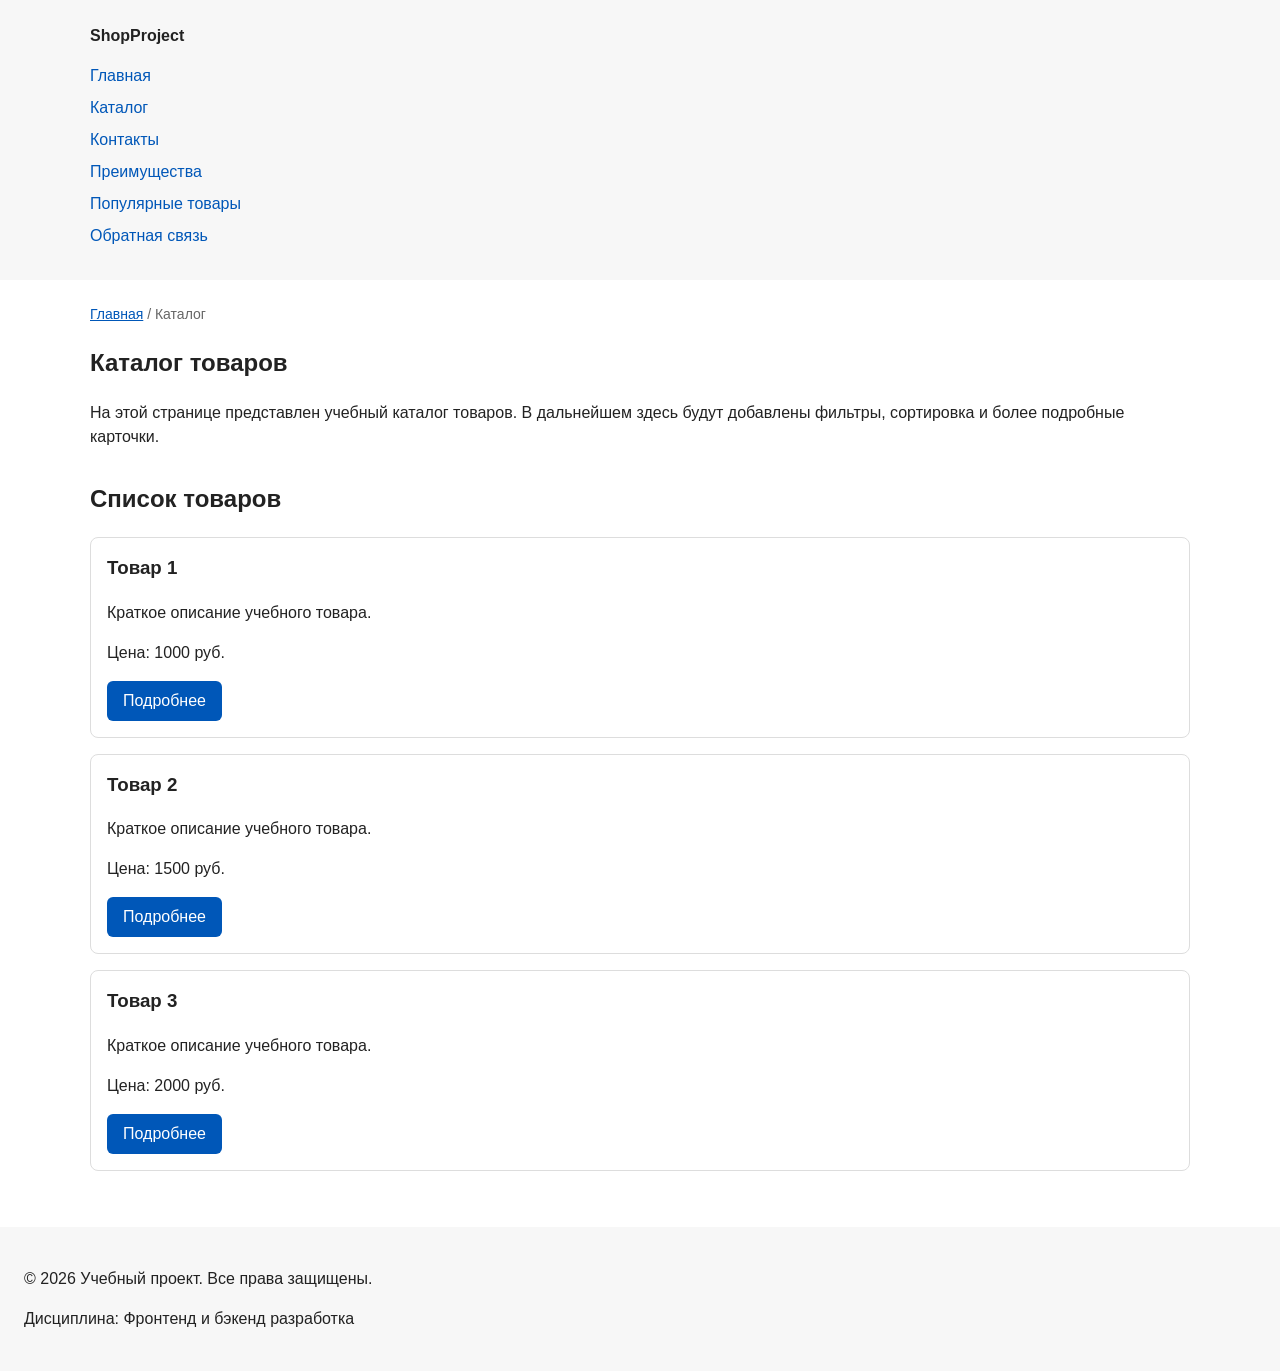
==== catalog.html @ 6b4bc359 "feat: add multi-page structure navigation and anchors" ====
<!DOCTYPE html>
<html lang="ru">
<head>
  <meta charset="UTF-8">
  <meta name="viewport" content="width=device-width, initial-scale=1.0">
  <meta name="description" content="Каталог товаров учебного интернет-магазина.">
  <title>Каталог товаров — Учебный интернет-магазин</title>
  <link rel="stylesheet" href="css/style.css">
  <meta property="og:type" content="website">
<meta property="og:title" content="Учебный интернет-магазин">
<meta property="og:description" content="Учебный frontend-проект интернет-магазина.">
<meta property="og:image" content="https://username.github.io/kr1-html-css-shop/images/preview.jpg">
</head>

<body>
  <header>
    <div class="site-header">
      <a class="site-logo" href="index.html">ShopProject</a>

      <nav class="site-nav" aria-label="Основная навигация">
        <ul class="site-nav__list">
          <li><a href="index.html">Главная</a></li>
          <li><a href="catalog.html">Каталог</a></li>
          <li><a href="contacts.html">Контакты</a></li>
          <li><a href="index.html#advantages">Преимущества</a></li>
          <li><a href="index.html#popular">Популярные товары</a></li>
          <li><a href="index.html#contacts">Обратная связь</a></li>
        </ul>
      </nav>
    </div>
  </header>

  <main>
    <nav class="breadcrumbs" aria-label="Хлебные крошки">
      <a href="index.html">Главная</a>
      <span>Каталог</span>
    </nav>

    <section class="section">
      <h1>Каталог товаров</h1>
      <p>
        На этой странице представлен учебный каталог товаров.
        В дальнейшем здесь будут добавлены фильтры, сортировка и более
        подробные карточки.
      </p>
    </section>

    <section class="section">
      <h2>Список товаров</h2>

      <article class="product-card">
        <h3>Товар 1</h3>
        <p>Краткое описание учебного товара.</p>
        <p>Цена: 1000 руб.</p>
        <a class="button" href="index.html#popular">Подробнее</a>
      </article>

      <article class="product-card">
        <h3>Товар 2</h3>
        <p>Краткое описание учебного товара.</p>
        <p>Цена: 1500 руб.</p>
        <a class="button" href="index.html#popular">Подробнее</a>
      </article>

      <article class="product-card">
        <h3>Товар 3</h3>
        <p>Краткое описание учебного товара.</p>
        <p>Цена: 2000 руб.</p>
        <a class="button" href="index.html#popular">Подробнее</a>
      </article>
    </section>
  </main>

  <footer>
    <p>&copy; 2026 Учебный проект. Все права защищены.</p>
    <p>Дисциплина: Фронтенд и бэкенд разработка</p>
  </footer>
</body>
</html>
---- css/style.css ----
/* ===============================
   1. Переменные проекта
   =============================== */

:root {
  /* Основные цвета проекта */
  --color-bg: #ffffff;
  --color-text: #222222;
  --color-muted: #666666;
  --color-primary: #0057b8;
  --color-primary-dark: #003f86;
  --color-border: #dddddd;
  --color-surface: #f7f7f7;
  --color-surface-accent: #eef5ff;
  --color-danger: #b00020;
  --color-success: #168a2f;
  --color-success-bg: #eefaf0;
  --color-white: #ffffff;

  /* Отступы */
  --space-xs: 4px;
  --space-sm: 8px;
  --space-md: 16px;
  --space-lg: 24px;
  --space-xl: 32px;

  /* Скругления */
  --radius-sm: 6px;
  --radius-md: 8px;
  --radius-lg: 12px;

  /* Размеры */
  --container-width: 1100px;
}



/* ===============================
   2. Базовые стили
   =============================== */

* {
  box-sizing: border-box;
}

/*
  Убираем стандартный внешний отступ браузера у body.
  Без этого вокруг страницы может появиться белая рамка.
*/
body {
  margin: 0;
  font-family: Arial, sans-serif;
  line-height: 1.5;
  color: var(--color-text);
  background-color: var(--color-bg);
}


/*
  Задаём внутренние отступы для основных областей страницы.
  Это делает содержимое визуально отделённым от краёв окна браузера.
*/
header,
main,
footer {
  padding: var(--space-lg);
}

/*
  Оформляем шапку страницы.
  Пока используется простой светло-серый фон.
*/
header {
  background-color: var(--color-surface);
}


/*
  Оформляем подвал страницы тем же фоном,
  чтобы визуально отделить его от основного содержимого.
*/
footer {
  background-color: var(--color-surface);
}


/*
  Ограничиваем ширину содержимого шапки,
  чтобы оно не растягивалось слишком сильно на широких экранах.
*/
.site-header {
  max-width: 1100px;
  margin: 0 auto;
}

/*
  Оформляем текстовый логотип.
*/
.site-logo {
  font-weight: bold;
  text-decoration: none;
  color: #222222;
}

/*
  Убираем стандартные отступы и маркеры списка навигации.
*/
.site-nav__list {
  padding: 0;
  margin: 16px 0 0;
  list-style: none;
}

/*
  Добавляем расстояние между пунктами меню.
*/
.site-nav__list li {
  margin-bottom: 8px;
}

/*
  Оформляем ссылки меню.
*/
.site-nav__list a {
  color: #0057b8;
  text-decoration: none;
}

/*
  При наведении мыши подчёркиваем ссылку.
  Подробно состояния интерфейса будут рассмотрены в практической работе 1.7.
*/
.site-nav__list a:hover {
  text-decoration: underline;
}

/* ===============================
   3. Общие элементы интерфейса
   =============================== */

a {
  color: var(--color-primary);
}

a:hover {
  color: var(--color-primary-dark);
}

a:focus-visible {
  outline: 2px solid var(--color-primary);
  outline-offset: 3px;
}


/* ===============================
   4. Компоненты страницы
   =============================== */
   
/*
  Hero-блок — первый крупный блок страницы.
  Он визуально отделяется от остальных разделов фоном и отступами.
*/
.hero {
  max-width: var(--container-width);
  margin: 0 auto var(--space-xl);
  padding: var(--space-xl) var(--space-lg);
  background-color: var(--color-surface-accent);
  border-radius: var(--radius-lg);
}

.section {
  max-width: var(--container-width);
  margin: 0 auto var(--space-xl);
}

.section h2 {
  margin-top: 0;
}


/*
  Карточка товара — самостоятельный блок.
  На следующих занятиях карточки будут доработаны и выстроены в сетку.
*/
.product-card {
  margin-bottom: var(--space-md);
  padding: var(--space-md);
  border: 1px solid var(--color-border);
  border-radius: var(--radius-md);
  background-color: var(--color-bg);
}

.product-card:hover {
  border-color: var(--color-primary);
}

.product-card h3 {
  margin-top: 0;
}


/*
  Пока это обычная ссылка, но визуально она оформляется как кнопка.
*/
.button {
  display: inline-block;
  padding: var(--space-sm) var(--space-md);
  color: var(--color-white);
  background-color: var(--color-primary);
  text-decoration: none;
  border: none;
  border-radius: var(--radius-sm);
  cursor: pointer;
}

.button:hover {
  background-color: var(--color-primary-dark);
}

.button:focus-visible {
  outline: 2px solid var(--color-primary);
  outline-offset: 3px;
}

.button:disabled {
  opacity: 0.6;
  cursor: not-allowed;
}


/* ===============================
   5. Форма и модальное окно
   =============================== */

.order-dialog {
  width: min(100% - 32px, 560px);
  padding: var(--space-lg);
  border: none;
  border-radius: var(--radius-lg);
}

.order-dialog::backdrop {
  background-color: rgba(0, 0, 0, 0.5);
}

.form-field {
  margin-bottom: var(--space-md);
}

.form-field label {
  display: block;
  margin-bottom: var(--space-xs);
}

.form-field input:hover,
.form-field select:hover,
.form-field textarea:hover {
  border-color: var(--color-primary);
}

.form-field input:focus-visible,
.form-field select:focus-visible,
.form-field textarea:focus-visible,
.form-actions button:focus-visible {
  outline: 2px solid var(--color-primary);
  outline-offset: 3px;
}

[aria-invalid="true"] {
  border-color: var(--color-danger);
}


/*
  Подсветка ошибочных полей.
  Атрибут aria-invalid будет добавляться через JavaScript.
*/
[aria-invalid="true"] {
  border-color: #b00020;
}

/*
  Кнопки формы.
*/
.form-actions {
  display: flex;
  gap: 12px;
  margin-top: 20px;
}

/*
  Сообщение об успешной отправке.
*/
.success-message {
  max-width: var(--container-width);
  margin: var(--space-lg) auto;
  padding: var(--space-md);
  border-left: 4px solid var(--color-success);
  background-color: var(--color-success-bg);
}

/*
  Стили для хлебных крошек
*/

.breadcrumbs {
  max-width: var(--container-width);
  margin: 0 auto var(--space-md);
  font-size: 14px;
  color: var(--color-muted);
}

.breadcrumbs a {
  color: var(--color-primary);
}

.breadcrumbs span::before {
  content: " / ";
  color: var(--color-muted);
}

html {
  scroll-behavior: smooth;
}

:target {
  outline: 2px dashed var(--color-primary);
  outline-offset: 4px;
}
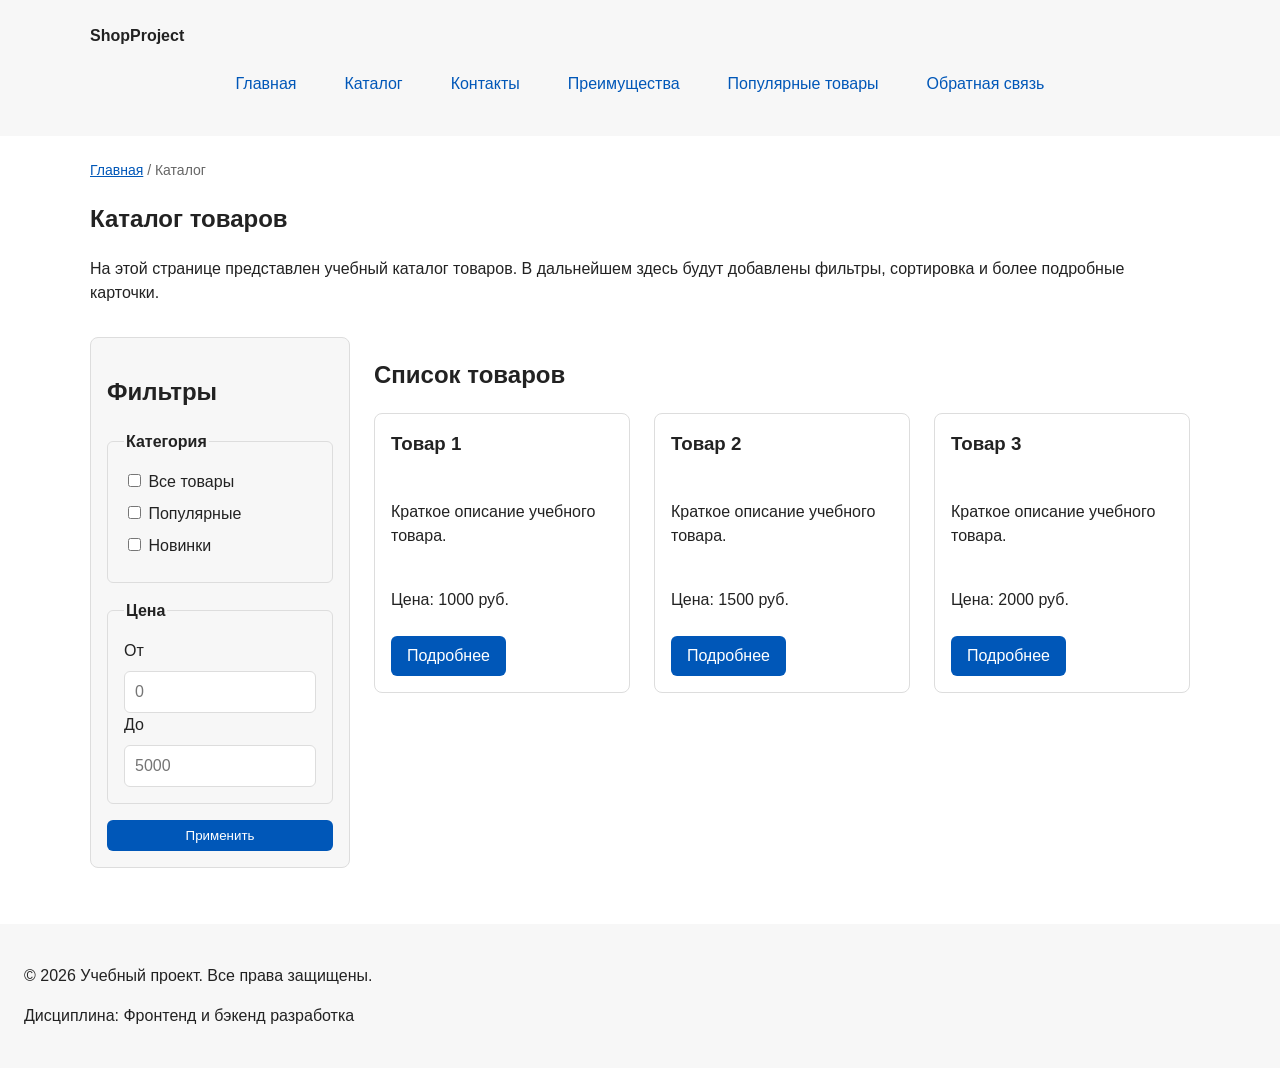
==== commit 8cafaad8: "feat: add flex navigation and grid catalog layout" ====
--- a/catalog.html
+++ b/catalog.html
@@ -45,10 +45,50 @@
       </p>
     </section>
 
-    <section class="section">
-      <h2>Список товаров</h2>
+    <section class="catalog-layout">
+  <aside class="catalog-filters">
+    <h2>Фильтры</h2>
 
-      <article class="product-card">
+    <form class="filters-form" action="#" method="get">
+      <fieldset>
+        <legend>Категория</legend>
+
+        <label>
+          <input type="checkbox" name="category" value="all">
+          Все товары
+        </label>
+
+        <label>
+          <input type="checkbox" name="category" value="popular">
+          Популярные
+        </label>
+
+        <label>
+          <input type="checkbox" name="category" value="new">
+          Новинки
+        </label>
+      </fieldset>
+
+      <fieldset>
+        <legend>Цена</legend>
+
+        <label for="price-from">От</label>
+        <input id="price-from" name="price-from" type="number" min="0" placeholder="0">
+
+        <label for="price-to">До</label>
+        <input id="price-to" name="price-to" type="number" min="0" placeholder="5000">
+      </fieldset>
+
+      <button class="button" type="submit">Применить</button>
+    </form>
+  </aside>
+
+  <section class="catalog-products">
+    <h2>Список товаров</h2>
+
+    <div class="products-grid">
+      <!-- Карточки товаров -->
+        <article class="product-card">
         <h3>Товар 1</h3>
         <p>Краткое описание учебного товара.</p>
         <p>Цена: 1000 руб.</p>
@@ -68,7 +108,9 @@
         <p>Цена: 2000 руб.</p>
         <a class="button" href="index.html#popular">Подробнее</a>
       </article>
-    </section>
+    </div>
+  </section>
+</section>
   </main>
 
   <footer>
--- a/css/style.css
+++ b/css/style.css
@@ -106,8 +106,13 @@
   Убираем стандартные отступы и маркеры списка навигации.
 */
 .site-nav__list {
+  display: flex;
+  flex-wrap: wrap;
+  justify-content: center;
+  align-items: center;
+  gap: var(--space-md);
   padding: 0;
-  margin: 16px 0 0;
+  margin: var(--space-md) 0 0;
   list-style: none;
 }
 
@@ -122,8 +127,11 @@
   Оформляем ссылки меню.
 */
 .site-nav__list a {
-  color: #0057b8;
+  display: inline-block;
+  padding: var(--space-sm) var(--space-md);
+  color: var(--color-primary);
   text-decoration: none;
+  border-radius: var(--radius-sm);
 }
 
 /*
@@ -131,7 +139,8 @@
   Подробно состояния интерфейса будут рассмотрены в практической работе 1.7.
 */
 .site-nav__list a:hover {
-  text-decoration: underline;
+  color: var(--color-white);
+  background-color: var(--color-primary);
 }
 
 /* ===============================
@@ -183,12 +192,21 @@
   На следующих занятиях карточки будут доработаны и выстроены в сетку.
 */
 .product-card {
-  margin-bottom: var(--space-md);
+  display: flex;
+  flex-direction: column;
+  gap: var(--space-sm);
+  margin-bottom: 0;
   padding: var(--space-md);
   border: 1px solid var(--color-border);
   border-radius: var(--radius-md);
   background-color: var(--color-bg);
 }
+
+.product-card .button {
+  margin-top: auto;
+  align-self: flex-start;
+}
+
 
 .product-card:hover {
   border-color: var(--color-primary);
@@ -327,3 +345,59 @@
   outline: 2px dashed var(--color-primary);
   outline-offset: 4px;
 }
+
+.products-grid {
+  display: grid;
+  grid-template-columns: repeat(3, 1fr);
+  gap: var(--space-lg);
+}
+
+.catalog-layout {
+  max-width: var(--container-width);
+  margin: 0 auto var(--space-xl);
+  display: grid;
+  grid-template-columns: 260px 1fr;
+  grid-template-areas: "filters products";
+  gap: var(--space-lg);
+}
+
+.catalog-filters {
+  grid-area: filters;
+  padding: var(--space-md);
+  border: 1px solid var(--color-border);
+  border-radius: var(--radius-md);
+  background-color: var(--color-surface);
+}
+
+.catalog-products {
+  grid-area: products;
+}
+
+.filters-form {
+  display: grid;
+  gap: var(--space-md);
+}
+
+.filters-form fieldset {
+  margin: 0;
+  padding: var(--space-md);
+  border: 1px solid var(--color-border);
+  border-radius: var(--radius-sm);
+}
+
+.filters-form legend {
+  font-weight: 700;
+}
+
+.filters-form label {
+  display: block;
+  margin-bottom: var(--space-sm);
+}
+
+.filters-form input[type="number"] {
+  width: 100%;
+  padding: 8px 10px;
+  border: 1px solid var(--color-border);
+  border-radius: var(--radius-sm);
+  font: inherit;
+}
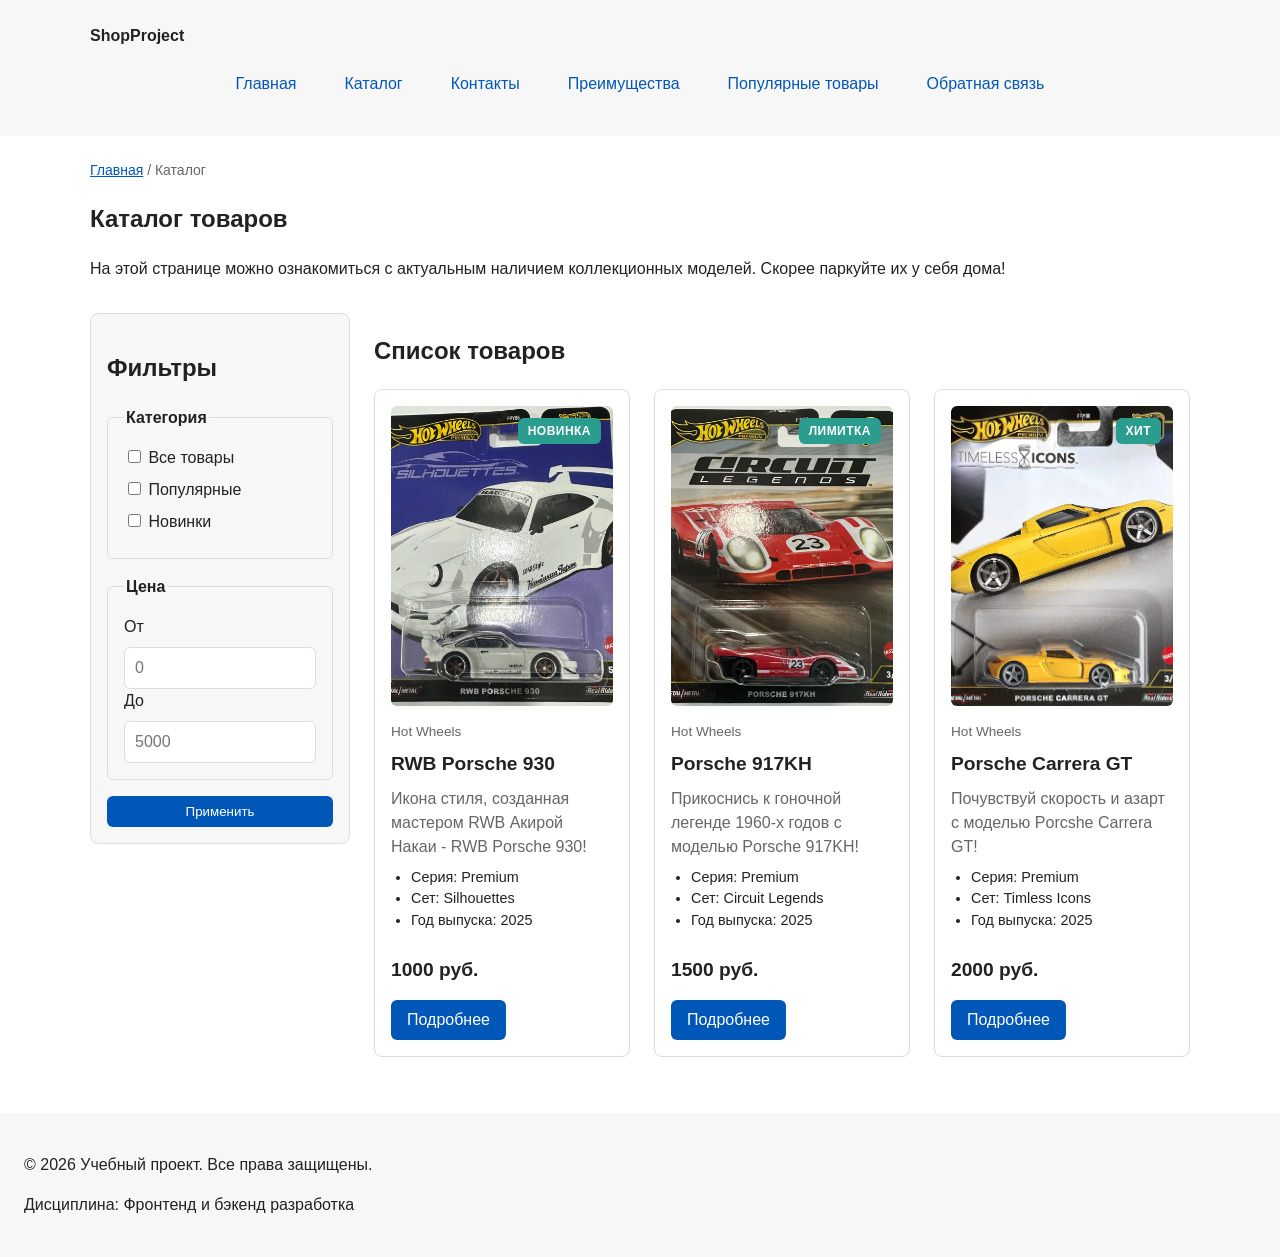
==== commit 00bfc1b5: "feat: add improve product cards and reviews" ====
--- a/catalog.html
+++ b/catalog.html
@@ -39,9 +39,8 @@
     <section class="section">
       <h1>Каталог товаров</h1>
       <p>
-        На этой странице представлен учебный каталог товаров.
-        В дальнейшем здесь будут добавлены фильтры, сортировка и более
-        подробные карточки.
+        На этой странице можно ознакомиться с актуальным наличием коллекционных моделей.
+        Скорее паркуйте их у себя дома!
       </p>
     </section>
 
@@ -86,29 +85,106 @@
   <section class="catalog-products">
     <h2>Список товаров</h2>
 
-    <div class="products-grid">
-      <!-- Карточки товаров -->
-        <article class="product-card">
-        <h3>Товар 1</h3>
-        <p>Краткое описание учебного товара.</p>
-        <p>Цена: 1000 руб.</p>
-        <a class="button" href="index.html#popular">Подробнее</a>
-      </article>
+<div class="products-grid">
+  <article class="product-card">
+    <a class="product-card__image-link" href="product.html">
+      <img
+        class="product-card__image"
+        src="images/product-1.webp"
+        alt="Изображение товара 1"
+        width="400"
+        height="300"
+      >
+    <span class="product-card__badge product-card__badge--new">
+        Новинка
+    </span>
+    </a>
 
-      <article class="product-card">
-        <h3>Товар 2</h3>
-        <p>Краткое описание учебного товара.</p>
-        <p>Цена: 1500 руб.</p>
-        <a class="button" href="index.html#popular">Подробнее</a>
-      </article>
+    <p class="product-card__category">Hot Wheels</p>
+    <h3 class="product-card__title">RWB Porsche 930</h3>
 
-      <article class="product-card">
-        <h3>Товар 3</h3>
-        <p>Краткое описание учебного товара.</p>
-        <p>Цена: 2000 руб.</p>
-        <a class="button" href="index.html#popular">Подробнее</a>
-      </article>
-    </div>
+    <p class="product-card__description">
+      Икона стиля, созданная мастером RWB Акирой Накаи - RWB Porsche 930!
+    </p>
+
+    <ul class="product-card__specs">
+      <li>Серия: Premium</li>
+      <li>Сет: Silhouettes</li>
+      <li>Год выпуска: 2025</li>
+    </ul>
+
+    <p class="product-card__price">1000 руб.</p>
+
+    <a class="button" href="product.html">Подробнее</a>
+  </article>
+
+  <article class="product-card">
+    <a class="product-card__image-link" href="product.html">
+      <img
+        class="product-card__image"
+        src="images/product-2.webp"
+        alt="Изображение товара 2"
+        width="400"
+        height="300"
+        loading="lazy"
+      >
+    <span class="product-card__badge product-card__badge--new">
+        Лимитка
+    </span>
+    </a>
+
+    <p class="product-card__category">Hot Wheels</p>
+    <h3 class="product-card__title">Porsche 917KH</h3>
+
+    <p class="product-card__description">
+      Прикоснись к гоночной легенде 1960-х годов с моделью Porsche 917KH!
+    </p>
+
+    <ul class="product-card__specs">
+      <li>Серия: Premium</li>
+      <li>Сет: Circuit Legends</li>
+      <li>Год выпуска: 2025</li>
+    </ul>
+
+    <p class="product-card__price">1500 руб.</p>
+
+    <a class="button" href="product.html">Подробнее</a>
+  </article>
+
+  <article class="product-card">
+    <a class="product-card__image-link" href="product.html">
+      <img
+        class="product-card__image"
+        src="images/product-3.webp"
+        alt="Изображение товара 3"
+        width="400"
+        height="300"
+        loading="lazy"
+      >
+      
+    <span class="product-card__badge product-card__badge--new">
+        Хит
+    </span>
+    </a>
+
+    <p class="product-card__category">Hot Wheels</p>
+    <h3 class="product-card__title">Porsche Carrera GT</h3>
+
+    <p class="product-card__description">
+      Почувствуй скорость и азарт с моделью Porcshe Carrera GT!
+    </p>
+
+    <ul class="product-card__specs">
+      <li>Серия: Premium</li>
+      <li>Сет: Timless Icons</li>
+      <li>Год выпуска: 2025</li>
+    </ul>
+
+    <p class="product-card__price">2000 руб.</p>
+
+    <a class="button" href="product.html">Подробнее</a>
+  </article>
+</div>
   </section>
 </section>
   </main>
--- a/css/style.css
+++ b/css/style.css
@@ -191,29 +191,74 @@
   Карточка товара — самостоятельный блок.
   На следующих занятиях карточки будут доработаны и выстроены в сетку.
 */
+/* Карточка товара */
 .product-card {
   display: flex;
   flex-direction: column;
   gap: var(--space-sm);
-  margin-bottom: 0;
+  min-width: 0;
   padding: var(--space-md);
   border: 1px solid var(--color-border);
   border-radius: var(--radius-md);
   background-color: var(--color-bg);
-}
-
-.product-card .button {
-  margin-top: auto;
-  align-self: flex-start;
-}
-
+  transition: border-color 0.2s, box-shadow 0.2s;
+}
 
 .product-card:hover {
   border-color: var(--color-primary);
-}
-
-.product-card h3 {
-  margin-top: 0;
+  box-shadow: 0 4px 14px rgba(0, 0, 0, 0.08);
+}
+
+.product-card__image-link {
+  display: block;
+  overflow: hidden;
+  border-radius: var(--radius-sm);
+}
+
+.product-card__image {
+  display: block;
+  width: 100%;
+  aspect-ratio: 4 / 3;
+  object-fit: cover;
+  transition: transform 0.25s;
+}
+
+.product-card__image-link:hover .product-card__image {
+  transform: scale(1.04);
+}
+
+.product-card__category {
+  margin: var(--space-sm) 0 0;
+  color: var(--color-muted);
+  font-size: 0.85rem;
+}
+
+.product-card__title {
+  margin: 0;
+  font-size: 1.2rem;
+}
+
+.product-card__description {
+  margin: 0;
+  color: var(--color-muted);
+}
+
+.product-card__specs {
+  margin: 0;
+  padding-left: 20px;
+  font-size: 0.9rem;
+}
+
+.product-card__price {
+  margin: auto 0 0;
+  padding-top: var(--space-md);
+  font-size: 1.2rem;
+  font-weight: 700;
+}
+
+.product-card .button {
+  align-self: flex-start;
+  margin-top: var(--space-sm);
 }
 
 
@@ -363,6 +408,9 @@
 
 .catalog-filters {
   grid-area: filters;
+  position: sticky;
+  top: var(--space-md);
+  align-self: start;
   padding: var(--space-md);
   border: 1px solid var(--color-border);
   border-radius: var(--radius-md);
@@ -401,3 +449,135 @@
   border-radius: var(--radius-sm);
   font: inherit;
 }
+
+@media (max-width: 900px) {
+  .catalog-layout {
+    grid-template-columns: 220px minmax(0, 1fr);
+  }
+
+  .products-grid {
+    grid-template-columns: repeat(2, minmax(0, 1fr));
+  }
+}
+
+@media (max-width: 600px) {
+  .catalog-layout {
+    grid-template-columns: minmax(0, 1fr);
+  }
+
+  .catalog-filters {
+    position: static;
+  }
+
+  .products-grid {
+    grid-template-columns: minmax(0, 1fr);
+  }
+
+  header,
+  main,
+  footer {
+    padding: var(--space-md);
+  }
+}
+
+/* Блок отзывов на главной странице */
+
+.reviews__intro {
+  color: var(--color-muted);
+  margin-bottom: var(--space-lg);
+}
+
+.reviews__grid {
+  display: grid;
+  grid-template-columns: repeat(3, minmax(0, 1fr));
+  gap: var(--space-lg);
+}
+
+.review-card {
+  padding: var(--space-lg);
+  border: 1px solid var(--color-border);
+  border-radius: var(--radius-md);
+  background-color: var(--color-surface);
+  transition: border-color 0.2s, box-shadow 0.2s;
+}
+
+.review-card:hover {
+  border-color: var(--color-primary);
+  box-shadow: 0 4px 14px rgba(0, 0, 0, 0.06);
+}
+
+.review-card__header {
+  display: flex;
+  flex-wrap: wrap;
+  justify-content: space-between;
+  align-items: center;
+  gap: var(--space-sm);
+}
+
+.review-card__header h3 {
+  margin: 0;
+}
+
+.review-card__rating {
+  margin: 0;
+  color: var(--color-primary);
+  letter-spacing: 2px;
+}
+
+.review-card__date {
+  color: var(--color-muted);
+  font-size: 0.9rem;
+}
+
+/* Адаптивность */
+
+@media (max-width: 900px) {
+  .reviews__grid {
+    grid-template-columns: repeat(2, minmax(0, 1fr));
+  }
+}
+
+@media (max-width: 600px) {
+  .reviews__grid {
+    grid-template-columns: minmax(0, 1fr);
+  }
+}
+
+/* Бейджи на изображениях товаров */
+.product-card__image-link {
+    position: relative;
+    display: block;
+    overflow: hidden;
+}
+
+.product-card__badge {
+    position: absolute;
+    top: 12px;
+    right: 12px;
+    z-index: 1;
+
+    padding: 6px 10px;
+    border-radius: 6px;
+
+    color: #fff;
+    font-size: 0.75rem;
+    font-weight: 700;
+    line-height: 1.2;
+    text-transform: uppercase;
+    letter-spacing: 0.04em;
+}
+
+/* Хит продаж */
+.product-card__badge--hit {
+    background-color: #e63946 !important;
+}
+
+/* Новинка */
+.product-card__badge--new {
+    background-color: #2a9d8f !important;
+}
+
+/* Лимитированная серия */
+.product-card__badge--limited {
+    background-color: #6c5ce7 !important;
+}
